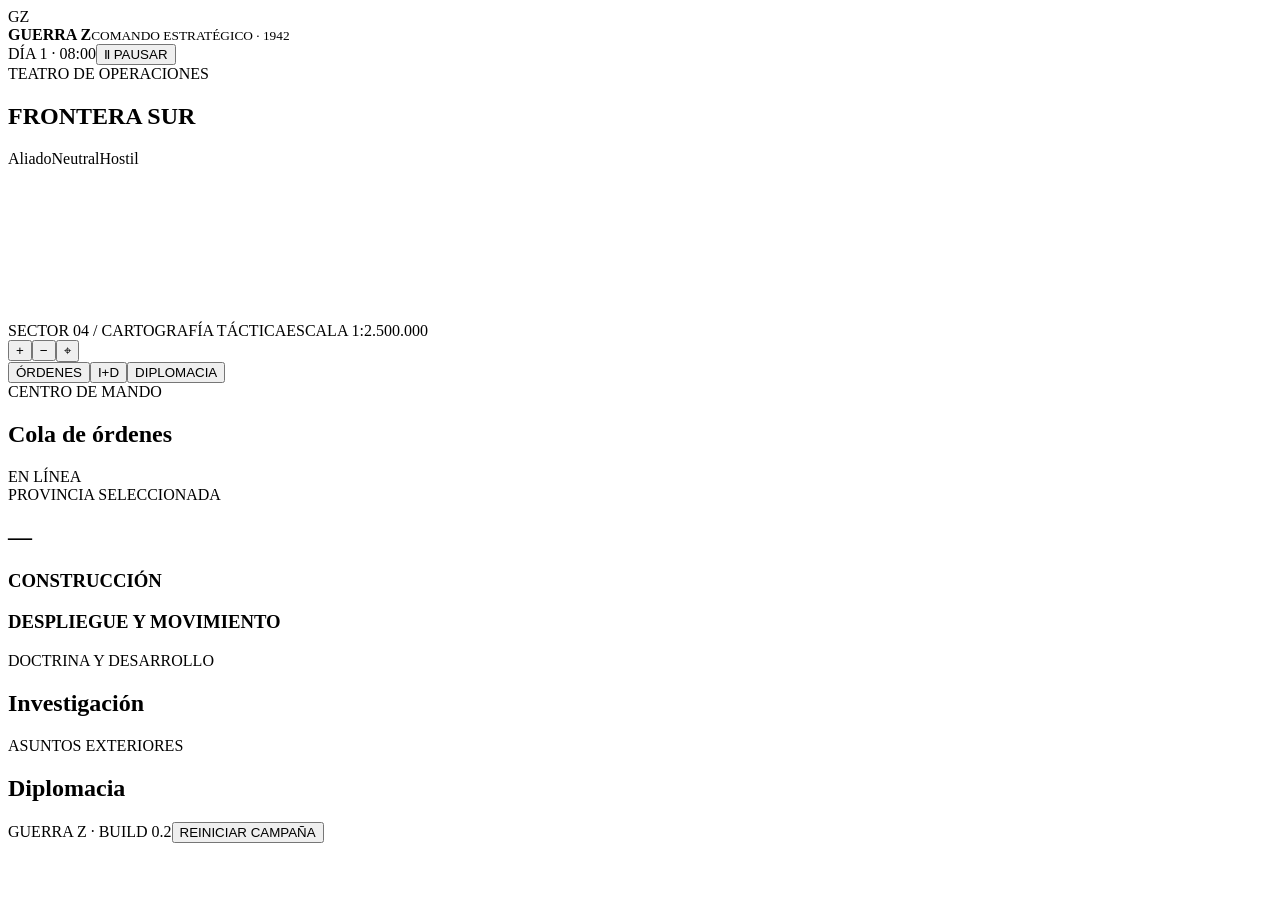
==== index.html @ 59d8b149 "Add Guerra Z web strategy game shell" ====
<!doctype html>
<html lang="es">
<head>
<meta charset="utf-8"><meta name="viewport" content="width=device-width,initial-scale=1">
<meta name="theme-color" content="#101713"><title>GUERRA Z — Comando estratégico</title>
<link rel="stylesheet" href="style.css">
</head>
<body>
<header class="topbar">
  <div class="brand"><span class="brand-mark">GZ</span><div><strong>GUERRA Z</strong><small>COMANDO ESTRATÉGICO · 1942</small></div></div>
  <div class="resources" id="resources"></div>
  <div class="top-actions"><span id="clock">DÍA 1 · 08:00</span><button id="pauseBtn" class="small-btn">Ⅱ PAUSAR</button></div>
</header>
<main class="layout">
  <section class="map-column">
    <div class="map-heading"><div><span class="eyebrow">TEATRO DE OPERACIONES</span><h1>FRONTERA SUR</h1></div><div class="map-legend"><span><i class="own"></i>Aliado</span><span><i class="neutral"></i>Neutral</span><span><i class="enemy"></i>Hostil</span></div></div>
    <div class="map-frame"><canvas id="warMap" aria-label="Mapa táctico interactivo"></canvas><div class="map-overlay"><span>SECTOR 04 / CARTOGRAFÍA TÁCTICA</span><span id="mapCoords">ESCALA 1:2.500.000</span></div><div class="map-controls"><button id="zoomIn">+</button><button id="zoomOut">−</button><button id="centerMap">⌖</button></div></div>
    <div class="selection-bar" id="selectionPanel"></div>
  </section>
  <aside class="sidebar">
    <nav class="tabs" id="tabs"><button class="tab active" data-tab="orders">ÓRDENES</button><button class="tab" data-tab="research">I+D</button><button class="tab" data-tab="diplomacy">DIPLOMACIA</button></nav>
    <section class="tab-panel active" id="ordersPanel">
      <div class="panel-title"><div><span class="eyebrow">CENTRO DE MANDO</span><h2>Cola de órdenes</h2></div><span class="live-dot">EN LÍNEA</span></div>
      <div id="orderQueue" class="order-list"></div>
      <div class="panel-title province-title"><div><span class="eyebrow">PROVINCIA SELECCIONADA</span><h2 id="provinceTitle">—</h2></div></div>
      <div id="provinceInfo" class="province-info"></div>
      <h3 class="subhead">CONSTRUCCIÓN</h3><div id="buildOptions" class="action-grid"></div>
      <h3 class="subhead">DESPLIEGUE Y MOVIMIENTO</h3><div id="unitOptions" class="action-grid"></div>
    </section>
    <section class="tab-panel" id="researchPanel"><div class="panel-title"><div><span class="eyebrow">DOCTRINA Y DESARROLLO</span><h2>Investigación</h2></div></div><div id="researchTree"></div></section>
    <section class="tab-panel" id="diplomacyPanel"><div class="panel-title"><div><span class="eyebrow">ASUNTOS EXTERIORES</span><h2>Diplomacia</h2></div></div><div id="diplomacyList"></div></section>
    <footer class="sidebar-footer"><span>GUERRA Z · BUILD 0.2</span><button id="resetBtn" class="text-btn">REINICIAR CAMPAÑA</button></footer>
  </aside>
</main>
<script src="map.js"></script><script src="research.js"></script><script src="game.js"></script>
</body></html>
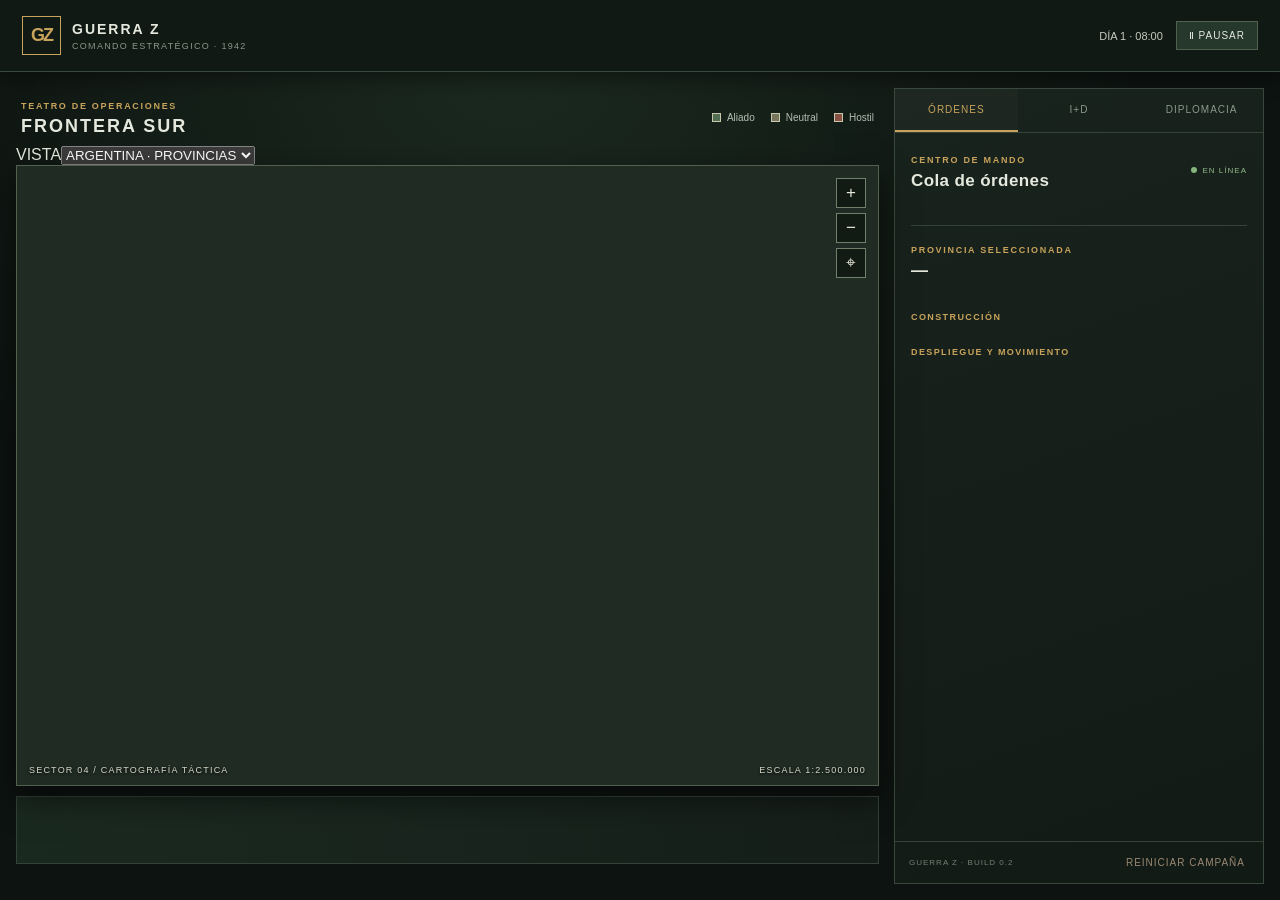
==== commit 51f88efe: "Add Argentina and world map view selector" ====
--- a/index.html
+++ b/index.html
@@ -14,7 +14,7 @@
 <main class="layout">
   <section class="map-column">
     <div class="map-heading"><div><span class="eyebrow">TEATRO DE OPERACIONES</span><h1>FRONTERA SUR</h1></div><div class="map-legend"><span><i class="own"></i>Aliado</span><span><i class="neutral"></i>Neutral</span><span><i class="enemy"></i>Hostil</span></div></div>
-    <div class="map-frame"><canvas id="warMap" aria-label="Mapa táctico interactivo"></canvas><div class="map-overlay"><span>SECTOR 04 / CARTOGRAFÍA TÁCTICA</span><span id="mapCoords">ESCALA 1:2.500.000</span></div><div class="map-controls"><button id="zoomIn">+</button><button id="zoomOut">−</button><button id="centerMap">⌖</button></div></div>
+    <div class="map-toolbar"><label for="mapMode">VISTA</label><select id="mapMode"><option value="argentina">ARGENTINA · PROVINCIAS</option><option value="world">MUNDO · PAÍSES</option></select></div><div class="map-frame"><canvas id="warMap" aria-label="Mapa táctico interactivo"></canvas><div class="map-overlay"><span>SECTOR 04 / CARTOGRAFÍA TÁCTICA</span><span id="mapCoords">ESCALA 1:2.500.000</span></div><div class="map-controls"><button id="zoomIn">+</button><button id="zoomOut">−</button><button id="centerMap">⌖</button></div></div>
     <div class="selection-bar" id="selectionPanel"></div>
   </section>
   <aside class="sidebar">
--- a/style.css
+++ b/style.css
@@ -0,0 +1,2 @@
+:root{color-scheme:dark;--bg:#0d1310;--panel:#151e19;--panel2:#1b2820;--line:#344239;--muted:#89988c;--text:#e5e8dd;--gold:#c7a35b;--green:#64896a;--red:#a65b4d;--blue:#7895a1;font-family:Inter,Segoe UI,Arial,sans-serif}*{box-sizing:border-box}body{margin:0;background:radial-gradient(ellipse at 40% 0,#1b2a20 0,#0d1310 58%);color:var(--text);min-height:100vh}.topbar{height:72px;display:flex;align-items:center;gap:28px;padding:0 22px;background:#111914;border-bottom:1px solid #3a493e;box-shadow:0 5px 22px #0007}.brand{display:flex;align-items:center;gap:11px;min-width:210px}.brand-mark{display:grid;place-items:center;width:39px;height:39px;border:1px solid var(--gold);color:var(--gold);font-weight:900;letter-spacing:-2px;font-size:18px}.brand strong{display:block;letter-spacing:2px;font-size:14px}.brand small{display:block;color:var(--muted);font-size:9px;letter-spacing:1.3px;margin-top:4px}.resources{display:flex;justify-content:center;gap:clamp(10px,2vw,28px);flex:1}.resource{display:flex;align-items:center;gap:7px;white-space:nowrap}.resource b{font-size:14px;font-variant-numeric:tabular-nums}.resource small{display:block;color:var(--muted);font-size:9px;letter-spacing:1px}.res-icon{color:var(--gold);font-size:17px}.top-actions{display:flex;align-items:center;gap:13px;color:#c2cbbf;font-size:11px;white-space:nowrap}.small-btn,.text-btn{background:#26372b;border:1px solid #50614e;color:#e6e8dc;padding:8px 12px;cursor:pointer;font-size:10px;letter-spacing:1px}.layout{display:grid;grid-template-columns:minmax(0,1fr) 370px;gap:15px;padding:16px;max-width:1800px;margin:auto}.map-column{min-width:0}.map-heading{height:58px;display:flex;justify-content:space-between;align-items:center;padding:0 5px}.eyebrow{color:var(--gold);font-size:9px;letter-spacing:1.7px;font-weight:700}.map-heading h1{font-size:18px;letter-spacing:2px;margin:3px 0}.map-legend{display:flex;gap:16px;color:#b4beb3;font-size:10px}.map-legend span{display:flex;align-items:center;gap:6px}.map-legend i{width:9px;height:9px;display:inline-block;border:1px solid #c8c8ad}.own{background:#526f54}.neutral{background:#77755e}.enemy{background:#895044}.map-frame{height: min(69vh,760px);min-height:430px;position:relative;border:1px solid #53604e;background:#202b24;overflow:hidden;box-shadow:0 12px 30px #0008}.map-frame canvas{width:100%;height:100%;display:block;touch-action:none}.map-overlay{position:absolute;left:12px;right:12px;bottom:10px;display:flex;justify-content:space-between;pointer-events:none;color:#d5d9c7;font-size:9px;letter-spacing:1.2px;text-shadow:0 1px 3px #000}.map-controls{position:absolute;right:12px;top:12px;display:grid;gap:5px}.map-controls button{width:30px;height:30px;background:#101812d9;color:#e4e8d9;border:1px solid #71806a;font-size:17px;cursor:pointer}.selection-bar{margin-top:10px;background:linear-gradient(90deg,#1a2920,#151e19);border:1px solid var(--line);min-height:68px;padding:11px 14px;display:flex;align-items:center;justify-content:space-between;gap:12px}.selection-name{font-size:13px;font-weight:800;letter-spacing:1.3px}.selection-meta{font-size:10px;color:var(--muted);margin-top:5px}.selection-strength{color:#d8bd7a;font-size:11px;text-align:right}.sidebar{background:linear-gradient(160deg,#19231d,#121a15);border:1px solid #39483c;min-height:calc(100vh - 104px);display:flex;flex-direction:column}.tabs{display:flex;border-bottom:1px solid var(--line)}.tab{flex:1;background:transparent;border:0;border-bottom:2px solid transparent;color:#89978b;padding:15px 4px;font-size:10px;letter-spacing:1px;cursor:pointer}.tab.active{color:var(--gold);border-bottom-color:var(--gold);background:#ffffff05}.tab-panel{display:none;padding:16px;overflow:auto;max-height:calc(100vh - 160px)}.tab-panel.active{display:block}.panel-title{display:flex;justify-content:space-between;align-items:center;margin-bottom:14px}.panel-title h2{font-size:17px;margin:4px 0 0;letter-spacing:.4px}.live-dot{font-size:8px;color:#90b98b;letter-spacing:1px}.live-dot:before{content:"";display:inline-block;width:6px;height:6px;background:#86b47c;border-radius:50%;margin-right:6px}.order-list{display:grid;gap:7px}.order-card,.research-card,.diplomacy-card{background:#202c24;border:1px solid #3a493d;padding:10px;margin-bottom:7px}.order-top{display:flex;justify-content:space-between;font-size:11px;font-weight:700}.order-detail{color:var(--muted);font-size:10px;margin:6px 0}.progress{height:4px;background:#0e1510;margin-top:7px}.progress span{height:100%;display:block;background:var(--gold)}.province-title{margin-top:20px;padding-top:13px;border-top:1px solid var(--line)}.province-info{display:grid;grid-template-columns:1fr 1fr;gap:7px}.stat{background:#202b23;padding:8px}.stat small{display:block;color:var(--muted);font-size:8px;letter-spacing:1px}.stat b{display:block;margin-top:4px;font-size:12px}.subhead{font-size:9px;letter-spacing:1.4px;color:var(--gold);margin:17px 0 8px}.action-grid{display:grid;grid-template-columns:1fr 1fr;gap:7px}.action-card{background:#202b23;border:1px solid #3c4c3f;padding:9px;text-align:left;color:var(--text);cursor:pointer;min-height:64px}.action-card:hover:not(:disabled){border-color:var(--gold);background:#29382c}.action-card:disabled{opacity:.35;cursor:not-allowed}.action-card b{font-size:10px;display:block}.action-card small{font-size:9px;color:var(--muted);display:block;margin-top:5px;line-height:1.35}.research-category{font-size:10px;letter-spacing:1.2px;color:var(--gold);margin:16px 0 7px}.research-card{display:flex;align-items:center;justify-content:space-between;gap:8px}.research-card strong{font-size:11px}.research-card small{display:block;color:var(--muted);font-size:9px;margin-top:4px}.research-card button,.diplomacy-card button{background:#344a37;color:#e7eadc;border:1px solid #60765e;padding:7px 8px;font-size:9px;white-space:nowrap;cursor:pointer}.research-card button:disabled,.diplomacy-card button:disabled{opacity:.4}.level{color:var(--gold);font-size:10px}.diplomacy-card{display:flex;align-items:center;justify-content:space-between;gap:8px}.diplomacy-card strong{font-size:11px}.diplomacy-card small{display:block;color:var(--muted);font-size:9px;margin-top:4px}.sidebar-footer{margin-top:auto;border-top:1px solid var(--line);padding:11px 14px;display:flex;justify-content:space-between;align-items:center;color:#718074;font-size:8px;letter-spacing:1px}.text-btn{background:transparent;border:0;color:#9a8973;padding:4px}.empty{color:var(--muted);font-size:11px;padding:12px 4px}.toast{position:fixed;bottom:20px;left:50%;transform:translateX(-50%);background:#293a2d;border:1px solid var(--gold);padding:11px 17px;color:#f0e7cf;font-size:11px;z-index:5;box-shadow:0 5px 20px #0008}
+@media(max-width:900px){.topbar{height:auto;min-height:68px;flex-wrap:wrap;padding:10px 13px;gap:10px}.brand{min-width:145px}.resources{order:3;flex-basis:100%;justify-content:space-between;gap:6px}.resource{gap:4px}.resource b{font-size:11px}.resource small{font-size:7px}.top-actions{margin-left:auto}.layout{grid-template-columns:1fr;padding:9px}.map-frame{height:55vh;min-height:360px}.sidebar{min-height:550px}.tab-panel{max-height:none}.map-heading{height:53px}.map-legend{gap:8px;font-size:8px}}
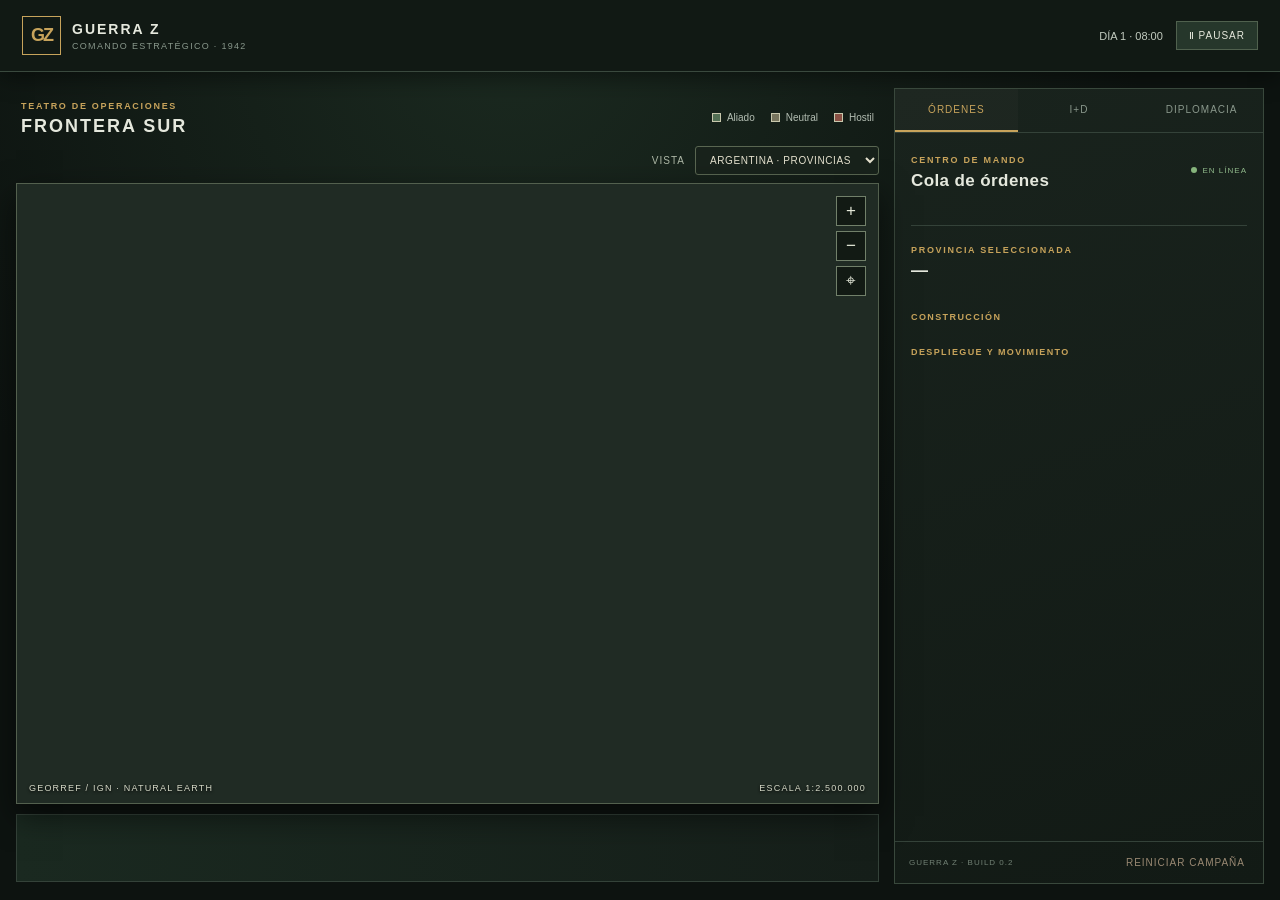
==== commit ed74bd2b: "Attribute official and Natural Earth cartography sources" ====
--- a/index.html
+++ b/index.html
@@ -14,7 +14,7 @@
 <main class="layout">
   <section class="map-column">
     <div class="map-heading"><div><span class="eyebrow">TEATRO DE OPERACIONES</span><h1>FRONTERA SUR</h1></div><div class="map-legend"><span><i class="own"></i>Aliado</span><span><i class="neutral"></i>Neutral</span><span><i class="enemy"></i>Hostil</span></div></div>
-    <div class="map-toolbar"><label for="mapMode">VISTA</label><select id="mapMode"><option value="argentina">ARGENTINA · PROVINCIAS</option><option value="world">MUNDO · PAÍSES</option></select></div><div class="map-frame"><canvas id="warMap" aria-label="Mapa táctico interactivo"></canvas><div class="map-overlay"><span>SECTOR 04 / CARTOGRAFÍA TÁCTICA</span><span id="mapCoords">ESCALA 1:2.500.000</span></div><div class="map-controls"><button id="zoomIn">+</button><button id="zoomOut">−</button><button id="centerMap">⌖</button></div></div>
+    <div class="map-toolbar"><label for="mapMode">VISTA</label><select id="mapMode"><option value="argentina">ARGENTINA · PROVINCIAS</option><option value="world">MUNDO · PAÍSES</option></select></div><div class="map-frame"><canvas id="warMap" aria-label="Mapa táctico interactivo"></canvas><div class="map-overlay"><span>GEORREF / IGN · NATURAL EARTH</span><span id="mapCoords">ESCALA 1:2.500.000</span></div><div class="map-controls"><button id="zoomIn">+</button><button id="zoomOut">−</button><button id="centerMap">⌖</button></div></div>
     <div class="selection-bar" id="selectionPanel"></div>
   </section>
   <aside class="sidebar">
--- a/style.css
+++ b/style.css
@@ -1,2 +1,13 @@
 :root{color-scheme:dark;--bg:#0d1310;--panel:#151e19;--panel2:#1b2820;--line:#344239;--muted:#89988c;--text:#e5e8dd;--gold:#c7a35b;--green:#64896a;--red:#a65b4d;--blue:#7895a1;font-family:Inter,Segoe UI,Arial,sans-serif}*{box-sizing:border-box}body{margin:0;background:radial-gradient(ellipse at 40% 0,#1b2a20 0,#0d1310 58%);color:var(--text);min-height:100vh}.topbar{height:72px;display:flex;align-items:center;gap:28px;padding:0 22px;background:#111914;border-bottom:1px solid #3a493e;box-shadow:0 5px 22px #0007}.brand{display:flex;align-items:center;gap:11px;min-width:210px}.brand-mark{display:grid;place-items:center;width:39px;height:39px;border:1px solid var(--gold);color:var(--gold);font-weight:900;letter-spacing:-2px;font-size:18px}.brand strong{display:block;letter-spacing:2px;font-size:14px}.brand small{display:block;color:var(--muted);font-size:9px;letter-spacing:1.3px;margin-top:4px}.resources{display:flex;justify-content:center;gap:clamp(10px,2vw,28px);flex:1}.resource{display:flex;align-items:center;gap:7px;white-space:nowrap}.resource b{font-size:14px;font-variant-numeric:tabular-nums}.resource small{display:block;color:var(--muted);font-size:9px;letter-spacing:1px}.res-icon{color:var(--gold);font-size:17px}.top-actions{display:flex;align-items:center;gap:13px;color:#c2cbbf;font-size:11px;white-space:nowrap}.small-btn,.text-btn{background:#26372b;border:1px solid #50614e;color:#e6e8dc;padding:8px 12px;cursor:pointer;font-size:10px;letter-spacing:1px}.layout{display:grid;grid-template-columns:minmax(0,1fr) 370px;gap:15px;padding:16px;max-width:1800px;margin:auto}.map-column{min-width:0}.map-heading{height:58px;display:flex;justify-content:space-between;align-items:center;padding:0 5px}.eyebrow{color:var(--gold);font-size:9px;letter-spacing:1.7px;font-weight:700}.map-heading h1{font-size:18px;letter-spacing:2px;margin:3px 0}.map-legend{display:flex;gap:16px;color:#b4beb3;font-size:10px}.map-legend span{display:flex;align-items:center;gap:6px}.map-legend i{width:9px;height:9px;display:inline-block;border:1px solid #c8c8ad}.own{background:#526f54}.neutral{background:#77755e}.enemy{background:#895044}.map-frame{height: min(69vh,760px);min-height:430px;position:relative;border:1px solid #53604e;background:#202b24;overflow:hidden;box-shadow:0 12px 30px #0008}.map-frame canvas{width:100%;height:100%;display:block;touch-action:none}.map-overlay{position:absolute;left:12px;right:12px;bottom:10px;display:flex;justify-content:space-between;pointer-events:none;color:#d5d9c7;font-size:9px;letter-spacing:1.2px;text-shadow:0 1px 3px #000}.map-controls{position:absolute;right:12px;top:12px;display:grid;gap:5px}.map-controls button{width:30px;height:30px;background:#101812d9;color:#e4e8d9;border:1px solid #71806a;font-size:17px;cursor:pointer}.selection-bar{margin-top:10px;background:linear-gradient(90deg,#1a2920,#151e19);border:1px solid var(--line);min-height:68px;padding:11px 14px;display:flex;align-items:center;justify-content:space-between;gap:12px}.selection-name{font-size:13px;font-weight:800;letter-spacing:1.3px}.selection-meta{font-size:10px;color:var(--muted);margin-top:5px}.selection-strength{color:#d8bd7a;font-size:11px;text-align:right}.sidebar{background:linear-gradient(160deg,#19231d,#121a15);border:1px solid #39483c;min-height:calc(100vh - 104px);display:flex;flex-direction:column}.tabs{display:flex;border-bottom:1px solid var(--line)}.tab{flex:1;background:transparent;border:0;border-bottom:2px solid transparent;color:#89978b;padding:15px 4px;font-size:10px;letter-spacing:1px;cursor:pointer}.tab.active{color:var(--gold);border-bottom-color:var(--gold);background:#ffffff05}.tab-panel{display:none;padding:16px;overflow:auto;max-height:calc(100vh - 160px)}.tab-panel.active{display:block}.panel-title{display:flex;justify-content:space-between;align-items:center;margin-bottom:14px}.panel-title h2{font-size:17px;margin:4px 0 0;letter-spacing:.4px}.live-dot{font-size:8px;color:#90b98b;letter-spacing:1px}.live-dot:before{content:"";display:inline-block;width:6px;height:6px;background:#86b47c;border-radius:50%;margin-right:6px}.order-list{display:grid;gap:7px}.order-card,.research-card,.diplomacy-card{background:#202c24;border:1px solid #3a493d;padding:10px;margin-bottom:7px}.order-top{display:flex;justify-content:space-between;font-size:11px;font-weight:700}.order-detail{color:var(--muted);font-size:10px;margin:6px 0}.progress{height:4px;background:#0e1510;margin-top:7px}.progress span{height:100%;display:block;background:var(--gold)}.province-title{margin-top:20px;padding-top:13px;border-top:1px solid var(--line)}.province-info{display:grid;grid-template-columns:1fr 1fr;gap:7px}.stat{background:#202b23;padding:8px}.stat small{display:block;color:var(--muted);font-size:8px;letter-spacing:1px}.stat b{display:block;margin-top:4px;font-size:12px}.subhead{font-size:9px;letter-spacing:1.4px;color:var(--gold);margin:17px 0 8px}.action-grid{display:grid;grid-template-columns:1fr 1fr;gap:7px}.action-card{background:#202b23;border:1px solid #3c4c3f;padding:9px;text-align:left;color:var(--text);cursor:pointer;min-height:64px}.action-card:hover:not(:disabled){border-color:var(--gold);background:#29382c}.action-card:disabled{opacity:.35;cursor:not-allowed}.action-card b{font-size:10px;display:block}.action-card small{font-size:9px;color:var(--muted);display:block;margin-top:5px;line-height:1.35}.research-category{font-size:10px;letter-spacing:1.2px;color:var(--gold);margin:16px 0 7px}.research-card{display:flex;align-items:center;justify-content:space-between;gap:8px}.research-card strong{font-size:11px}.research-card small{display:block;color:var(--muted);font-size:9px;margin-top:4px}.research-card button,.diplomacy-card button{background:#344a37;color:#e7eadc;border:1px solid #60765e;padding:7px 8px;font-size:9px;white-space:nowrap;cursor:pointer}.research-card button:disabled,.diplomacy-card button:disabled{opacity:.4}.level{color:var(--gold);font-size:10px}.diplomacy-card{display:flex;align-items:center;justify-content:space-between;gap:8px}.diplomacy-card strong{font-size:11px}.diplomacy-card small{display:block;color:var(--muted);font-size:9px;margin-top:4px}.sidebar-footer{margin-top:auto;border-top:1px solid var(--line);padding:11px 14px;display:flex;justify-content:space-between;align-items:center;color:#718074;font-size:8px;letter-spacing:1px}.text-btn{background:transparent;border:0;color:#9a8973;padding:4px}.empty{color:var(--muted);font-size:11px;padding:12px 4px}.toast{position:fixed;bottom:20px;left:50%;transform:translateX(-50%);background:#293a2d;border:1px solid var(--gold);padding:11px 17px;color:#f0e7cf;font-size:11px;z-index:5;box-shadow:0 5px 20px #0008}
-@media(max-width:900px){.topbar{height:auto;min-height:68px;flex-wrap:wrap;padding:10px 13px;gap:10px}.brand{min-width:145px}.resources{order:3;flex-basis:100%;justify-content:space-between;gap:6px}.resource{gap:4px}.resource b{font-size:11px}.resource small{font-size:7px}.top-actions{margin-left:auto}.layout{grid-template-columns:1fr;padding:9px}.map-frame{height:55vh;min-height:360px}.sidebar{min-height:550px}.tab-panel{max-height:none}.map-heading{height:53px}.map-legend{gap:8px;font-size:8px}}+@media(max-width:900px){.topbar{height:auto;min-height:68px;flex-wrap:wrap;padding:10px 13px;gap:10px}.brand{min-width:145px}.resources{order:3;flex-basis:100%;justify-content:space-between;gap:6px}.resource{gap:4px}.resource b{font-size:11px}.resource small{font-size:7px}.top-actions{margin-left:auto}.layout{grid-template-columns:1fr;padding:9px}.map-frame{height:55vh;min-height:360px}.sidebar{min-height:550px}.tab-panel{max-height:none}.map-heading{height:53px}.map-legend{gap:8px;font-size:8px}}
+
+.map-toolbar{display:flex;align-items:center;justify-content:flex-end;gap:10px;margin:0 0 8px;color:#aeb8a7;font-size:10px;letter-spacing:1px}
+.map-toolbar select{background:#18221b;color:#e6e2cf;border:1px solid #596651;padding:7px 10px;font:inherit;letter-spacing:.6px;border-radius:3px}
+.province-info{display:grid;grid-template-columns:repeat(2,minmax(0,1fr));gap:7px}
+.province-info .wide{grid-column:1/-1}
+.province-info .stat{min-width:0}
+.province-info .stat b{overflow-wrap:anywhere}
+.province-resources{grid-column:1/-1;display:flex;flex-wrap:wrap;gap:8px 12px;padding:10px;background:rgba(12,18,14,.55);border:1px solid rgba(170,180,145,.16);font-size:11px;color:#d9ddc9}
+.province-resources b{width:100%;font-size:9px;letter-spacing:1px;color:#9ca88e}
+#warMap{touch-action:none;cursor:grab}
+#warMap:active{cursor:grabbing}
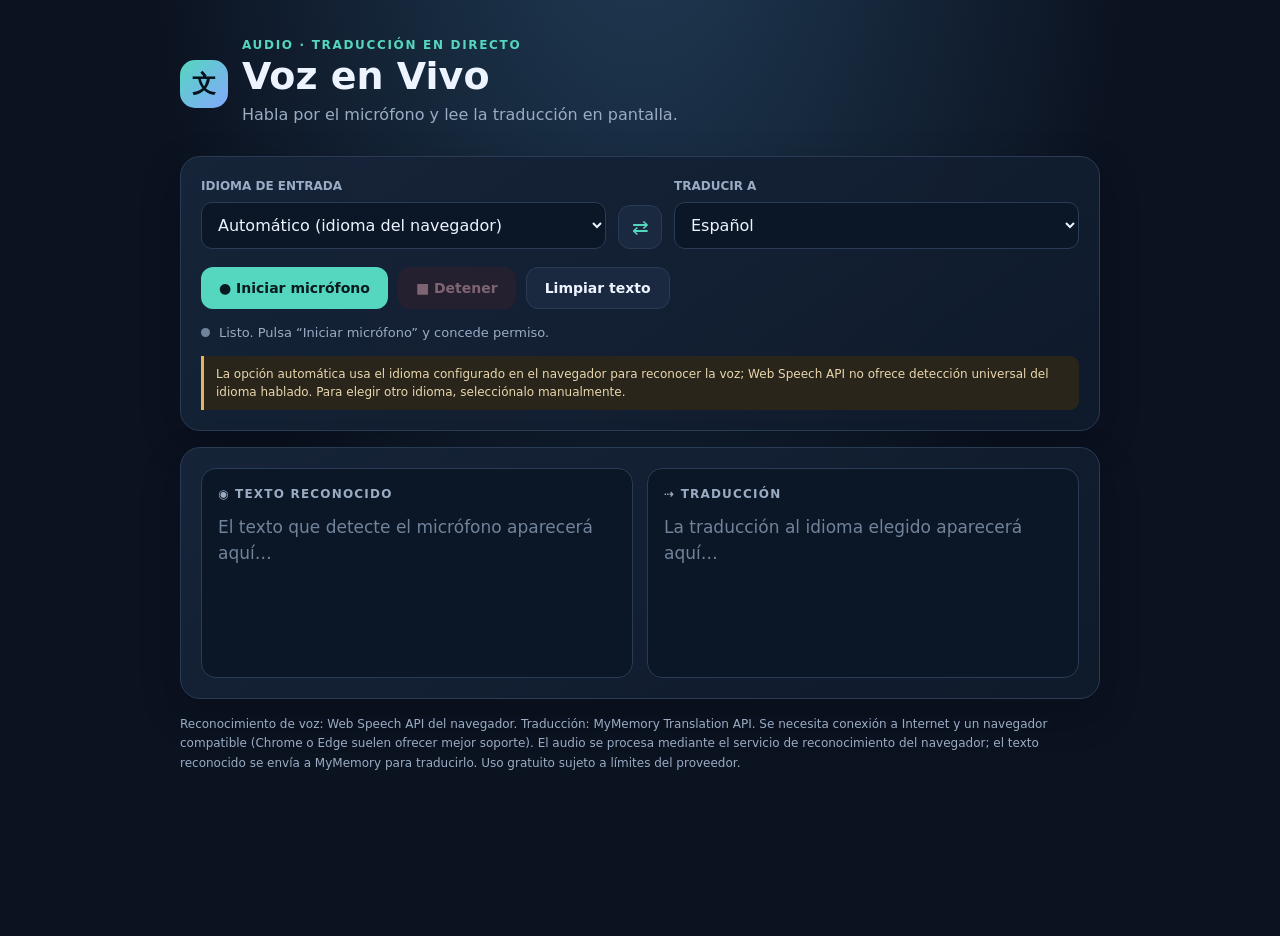
==== commit ec437d78: "Replace project with live voice translator" ====
--- a/index.html
+++ b/index.html
@@ -1,36 +1,97 @@
 <!doctype html>
 <html lang="es">
 <head>
-<meta charset="utf-8"><meta name="viewport" content="width=device-width,initial-scale=1">
-<meta name="theme-color" content="#101713"><title>GUERRA Z — Comando estratégico</title>
-<link rel="stylesheet" href="style.css">
+<meta charset="utf-8">
+<meta name="viewport" content="width=device-width,initial-scale=1">
+<meta name="theme-color" content="#101827">
+<title>Voz en Vivo · Traductor</title>
+<style>
+:root{color-scheme:dark;--bg:#0b1220;--panel:#121e30;--panel2:#1a2940;--line:#2a3b55;--text:#edf4ff;--muted:#9aacc4;--accent:#55d6be;--accent2:#83a8ff;--danger:#ff7b83}
+*{box-sizing:border-box}body{margin:0;background:radial-gradient(ellipse at 50% -15%,#203c55 0,transparent 55%),var(--bg);color:var(--text);font:16px/1.5 system-ui,-apple-system,Segoe UI,sans-serif;min-height:100vh}
+main{width:min(920px,100% - 28px);margin:36px auto 60px}.top{display:flex;align-items:center;gap:14px;margin-bottom:24px}.logo{width:48px;height:48px;border-radius:15px;background:linear-gradient(135deg,var(--accent),var(--accent2));display:grid;place-items:center;color:#06131c;font-size:24px;font-weight:900}.eyebrow{color:var(--accent);font-size:12px;font-weight:800;letter-spacing:.14em;text-transform:uppercase}h1{font-size:clamp(26px,5vw,38px);line-height:1.1;margin:2px 0}p{color:var(--muted);margin:5px 0}
+.panel{background:linear-gradient(145deg,rgba(22,36,57,.97),rgba(15,26,43,.97));border:1px solid var(--line);border-radius:20px;padding:20px;margin:16px 0;box-shadow:0 14px 42px #0003}
+.controls{display:grid;grid-template-columns:1fr auto 1fr;gap:12px;align-items:end}.field label{display:block;color:var(--muted);font-size:12px;font-weight:700;margin:0 0 7px}.field select{width:100%;background:#0b1626;color:var(--text);border:1px solid var(--line);border-radius:11px;padding:12px;font:inherit;min-width:0}.swap{height:44px;width:44px;border-radius:12px;border:1px solid var(--line);background:var(--panel2);color:var(--accent);font-size:20px;cursor:pointer}
+.actions{display:flex;gap:10px;flex-wrap:wrap;margin-top:18px}.btn{border:0;border-radius:12px;padding:12px 18px;font:700 14px system-ui;cursor:pointer}.primary{background:var(--accent);color:#071a20}.secondary{background:var(--panel2);border:1px solid var(--line);color:var(--text)}.stop{background:#3b202c;color:#ffb7bd}.btn:disabled{opacity:.45;cursor:not-allowed}
+.status{display:flex;align-items:center;gap:9px;color:var(--muted);font-size:13px;margin-top:14px}.dot{width:9px;height:9px;border-radius:50%;background:#71839a}.dot.live{background:var(--accent);box-shadow:0 0 0 5px #55d6be20;animation:pulse 1.5s infinite}@keyframes pulse{50%{box-shadow:0 0 0 9px #55d6be08}}
+.columns{display:grid;grid-template-columns:1fr 1fr;gap:14px}.result{min-height:210px;background:#0b1626;border:1px solid var(--line);border-radius:15px;padding:16px}.result h2{font-size:12px;letter-spacing:.1em;color:var(--muted);margin:0 0 12px;text-transform:uppercase}.result p{color:var(--text);white-space:pre-wrap;overflow-wrap:anywhere;margin:0;font-size:17px;min-height:140px}.placeholder{color:#71839a!important}.foot{font-size:12px;line-height:1.6;color:var(--muted)}.warning{border-left:3px solid #e6b45c;padding:9px 12px;background:#2a251a;border-radius:0 9px 9px 0;color:#e8d6ad;font-size:12px;margin-top:14px}.error{color:var(--danger)!important}
+@media(max-width:650px){main{margin-top:22px}.panel{padding:15px}.controls{grid-template-columns:1fr 38px 1fr;gap:7px}.swap{width:38px}.field select{padding:10px 6px;font-size:13px}.columns{grid-template-columns:1fr}.result{min-height:150px}.result p{min-height:85px}}
+</style>
 </head>
 <body>
-<header class="topbar">
-  <div class="brand"><span class="brand-mark">GZ</span><div><strong>GUERRA Z</strong><small>COMANDO ESTRATÉGICO · 1942</small></div></div>
-  <div class="resources" id="resources"></div>
-  <div class="top-actions"><span id="clock">DÍA 1 · 08:00</span><button id="pauseBtn" class="small-btn">Ⅱ PAUSAR</button></div>
-</header>
-<main class="layout">
-  <section class="map-column">
-    <div class="map-heading"><div><span class="eyebrow">TEATRO DE OPERACIONES</span><h1>FRONTERA SUR</h1></div><div class="map-legend"><span><i class="own"></i>Aliado</span><span><i class="neutral"></i>Neutral</span><span><i class="enemy"></i>Hostil</span></div></div>
-    <div class="map-toolbar"><label for="mapMode">VISTA</label><select id="mapMode"><option value="argentina">ARGENTINA · PROVINCIAS</option><option value="world">MUNDO · PAÍSES</option></select></div><div class="map-frame"><canvas id="warMap" aria-label="Mapa táctico interactivo"></canvas><div class="map-overlay"><span>GEORREF / IGN · NATURAL EARTH</span><span id="mapCoords">ESCALA 1:2.500.000</span></div><div class="map-controls"><button id="zoomIn">+</button><button id="zoomOut">−</button><button id="centerMap">⌖</button></div></div>
-    <div class="selection-bar" id="selectionPanel"></div>
-  </section>
-  <aside class="sidebar">
-    <nav class="tabs" id="tabs"><button class="tab active" data-tab="orders">ÓRDENES</button><button class="tab" data-tab="research">I+D</button><button class="tab" data-tab="diplomacy">DIPLOMACIA</button></nav>
-    <section class="tab-panel active" id="ordersPanel">
-      <div class="panel-title"><div><span class="eyebrow">CENTRO DE MANDO</span><h2>Cola de órdenes</h2></div><span class="live-dot">EN LÍNEA</span></div>
-      <div id="orderQueue" class="order-list"></div>
-      <div class="panel-title province-title"><div><span class="eyebrow">PROVINCIA SELECCIONADA</span><h2 id="provinceTitle">—</h2></div></div>
-      <div id="provinceInfo" class="province-info"></div>
-      <h3 class="subhead">CONSTRUCCIÓN</h3><div id="buildOptions" class="action-grid"></div>
-      <h3 class="subhead">DESPLIEGUE Y MOVIMIENTO</h3><div id="unitOptions" class="action-grid"></div>
-    </section>
-    <section class="tab-panel" id="researchPanel"><div class="panel-title"><div><span class="eyebrow">DOCTRINA Y DESARROLLO</span><h2>Investigación</h2></div></div><div id="researchTree"></div></section>
-    <section class="tab-panel" id="diplomacyPanel"><div class="panel-title"><div><span class="eyebrow">ASUNTOS EXTERIORES</span><h2>Diplomacia</h2></div></div><div id="diplomacyList"></div></section>
-    <footer class="sidebar-footer"><span>GUERRA Z · BUILD 0.2</span><button id="resetBtn" class="text-btn">REINICIAR CAMPAÑA</button></footer>
-  </aside>
+<main>
+<header class="top"><div class="logo">文</div><div><div class="eyebrow">Audio · Traducción en directo</div><h1>Voz en Vivo</h1><p>Habla por el micrófono y lee la traducción en pantalla.</p></div></header>
+<section class="panel">
+<div class="controls">
+<div class="field"><label for="source">IDIOMA DE ENTRADA</label><select id="source"><option value="auto">Automático (idioma del navegador)</option></select></div>
+<button class="swap" id="swap" title="Intercambiar idiomas" aria-label="Intercambiar idiomas">⇄</button>
+<div class="field"><label for="target">TRADUCIR A</label><select id="target"></select></div>
+</div>
+<div class="actions"><button class="btn primary" id="start">● Iniciar micrófono</button><button class="btn stop" id="stop" disabled>■ Detener</button><button class="btn secondary" id="clear">Limpiar texto</button></div>
+<div class="status"><span class="dot" id="dot"></span><span id="status" aria-live="polite">Listo. Pulsa “Iniciar micrófono” y concede permiso.</span></div>
+<div class="warning">La opción automática usa el idioma configurado en el navegador para reconocer la voz; Web Speech API no ofrece detección universal del idioma hablado. Para elegir otro idioma, selecciónalo manualmente.</div>
+</section>
+<section class="panel">
+<div class="columns">
+<div class="result"><h2>◉ Texto reconocido</h2><p id="original" class="placeholder">El texto que detecte el micrófono aparecerá aquí…</p></div>
+<div class="result"><h2>⇢ Traducción</h2><p id="translated" class="placeholder">La traducción al idioma elegido aparecerá aquí…</p></div>
+</div>
+</section>
+<p class="foot">Reconocimiento de voz: Web Speech API del navegador. Traducción: MyMemory Translation API. Se necesita conexión a Internet y un navegador compatible (Chrome o Edge suelen ofrecer mejor soporte). El audio se procesa mediante el servicio de reconocimiento del navegador; el texto reconocido se envía a MyMemory para traducirlo. Uso gratuito sujeto a límites del proveedor.</p>
 </main>
-<script src="map.js"></script><script src="research.js"></script><script src="game.js"></script>
-</body></html>+<script>
+const languages=[
+['ar','Árabe','ar-SA'],['bn','Bengalí','bn-BD'],['bg','Búlgaro','bg-BG'],['ca','Catalán','ca-ES'],['zh-CN','Chino (simplificado)','zh-CN'],['zh-TW','Chino (tradicional)','zh-TW'],['ko','Coreano','ko-KR'],['hr','Croata','hr-HR'],['da','Danés','da-DK'],['sk','Eslovaco','sk-SK'],['sl','Esloveno','sl-SI'],['es','Español','es-ES'],['et','Estonio','et-EE'],['fi','Finés','fi-FI'],['fr','Francés','fr-FR'],['el','Griego','el-GR'],['he','Hebreo','he-IL'],['hi','Hindi','hi-IN'],['hu','Húngaro','hu-HU'],['id','Indonesio','id-ID'],['en','Inglés','en-US'],['it','Italiano','it-IT'],['ja','Japonés','ja-JP'],['ms','Malayo','ms-MY'],['nl','Neerlandés','nl-NL'],['no','Noruego','nb-NO'],['fa','Persa','fa-IR'],['pl','Polaco','pl-PL'],['pt','Portugués','pt-BR'],['ro','Rumano','ro-RO'],['ru','Ruso','ru-RU'],['sr','Serbio','sr-RS'],['sv','Sueco','sv-SE'],['th','Tailandés','th-TH'],['tr','Turco','tr-TR'],['uk','Ucraniano','uk-UA'],['vi','Vietnamita','vi-VN']
+];
+const $=id=>document.getElementById(id), source=$('source'),target=$('target');
+languages.forEach(([code,name])=>{source.add(new Option(name,code));target.add(new Option(name,code));});
+target.value='es';
+const localeMap=new Map(languages.map(x=>[x[0],x[2]]));
+function browserCode(){const raw=(navigator.language||'en-US').toLowerCase();if(raw.startsWith('zh-tw')||raw.startsWith('zh-hk'))return 'zh-TW';if(raw.startsWith('zh'))return 'zh-CN';const code=raw.split('-')[0];return languages.some(x=>x[0]===code)?code:'en';}
+let recognition=null,listening=false,finalText='',translatedText='',queue=Promise.resolve(),runId=0;
+function setStatus(message,live=false,error=false){$('status').textContent=message;$('dot').className='dot'+(live?' live':'');$('status').className=error?'error':'';}
+function render(){const a=$('original'),b=$('translated');a.textContent=finalText||'El texto que detecte el micrófono aparecerá aquí…';b.textContent=translatedText||'La traducción al idioma elegido aparecerá aquí…';a.classList.toggle('placeholder',!finalText);b.classList.toggle('placeholder',!translatedText);}
+function languageForRecognition(){const code=source.value==='auto'?browserCode():source.value;return localeMap.get(code)||code;}
+async function translateLine(text,sourceCode,targetCode,token){
+ if(!text.trim())return;
+ if(sourceCode===targetCode){translatedText+=(translatedText?'\n':'')+text;render();return;}
+ const params=new URLSearchParams({q:text.slice(0,450),langpair:sourceCode+'|'+targetCode,mt:'1'});
+ const response=await fetch('https://api.mymemory.translated.net/get?'+params.toString());
+ if(!response.ok)throw new Error('Servicio de traducción no disponible (HTTP '+response.status+').');
+ const data=await response.json();
+ if(Number(data.responseStatus)!==200)throw new Error(data.responseDetails||'MyMemory no pudo traducir este fragmento.');
+ if(token!==runId)return;
+ translatedText+=(translatedText?'\n':'')+(data.responseData?.translatedText||'No se recibió una traducción.');
+ render();
+}
+function enqueue(text,token,sourceCode,targetCode){queue=queue.then(()=>translateLine(text,sourceCode,targetCode,token)).catch(err=>{if(token===runId)setStatus('Error de traducción: '+err.message,listening,true);});}
+function start(){
+ const SpeechRecognition=window.SpeechRecognition||window.webkitSpeechRecognition;
+ if(!SpeechRecognition){setStatus('Este navegador no admite Web Speech API. Prueba Chrome o Edge actualizado.',false,true);return;}
+ if(listening)return;
+ recognition=new SpeechRecognition();recognition.lang=languageForRecognition();recognition.continuous=true;recognition.interimResults=true;recognition.maxAlternatives=1;
+ const token=++runId,sourceCode=source.value==='auto'?browserCode():source.value,targetCode=target.value;
+ recognition.onstart=()=>{listening=true;$('start').disabled=true;$('stop').disabled=false;setStatus('Escuchando en '+(languages.find(x=>x[0]===sourceCode)?.[1]||sourceCode)+'…',true);};
+ recognition.onresult=event=>{
+  let interim='';
+  for(let i=event.resultIndex;i<event.results.length;i++){
+   const text=event.results[i][0].transcript.trim();
+   if(event.results[i].isFinal&&text){finalText+=(finalText?'\n':'')+text;enqueue(text,token,sourceCode,targetCode);}
+   else interim+=text;
+  }
+  $('original').textContent=finalText+(interim?(finalText?'\n':'')+interim:'')||'Escuchando…';
+  $('original').classList.remove('placeholder');
+ };
+ recognition.onerror=event=>{const msg=event.error==='not-allowed'?'Permiso de micrófono denegado. Habilítalo en el navegador.':event.error==='no-speech'?'No se detectó voz. Sigue hablando o vuelve a iniciar.':'Error de reconocimiento: '+event.error;setStatus(msg,false,true);};
+ recognition.onend=()=>{listening=false;$('start').disabled=false;$('stop').disabled=true;if(token===runId&&$('status').className!=='error')setStatus('Micrófono detenido. Pulsa iniciar para continuar.');};
+ try{recognition.start();}catch(e){setStatus('No se pudo iniciar el micrófono: '+e.message,false,true);}
+}
+function stop(){if(recognition&&listening){recognition.stop();}else{listening=false;$('start').disabled=false;$('stop').disabled=true;}}
+$('start').addEventListener('click',start);$('stop').addEventListener('click',stop);
+$('clear').addEventListener('click',()=>{runId++;finalText='';translatedText='';queue=Promise.resolve();render();setStatus(listening?'Escuchando…':'Texto limpiado.',listening);});
+$('swap').addEventListener('click',()=>{if(source.value==='auto')return;const old=source.value;source.value=target.value;target.value=old;});
+source.addEventListener('change',()=>{if(listening){stop();setStatus('Idioma cambiado. Vuelve a iniciar el micrófono.');}});
+target.addEventListener('change',()=>{if(listening){stop();setStatus('Destino cambiado. Vuelve a iniciar el micrófono para aplicar el cambio.');}});
+render();
+</script>
+</body>
+</html>
